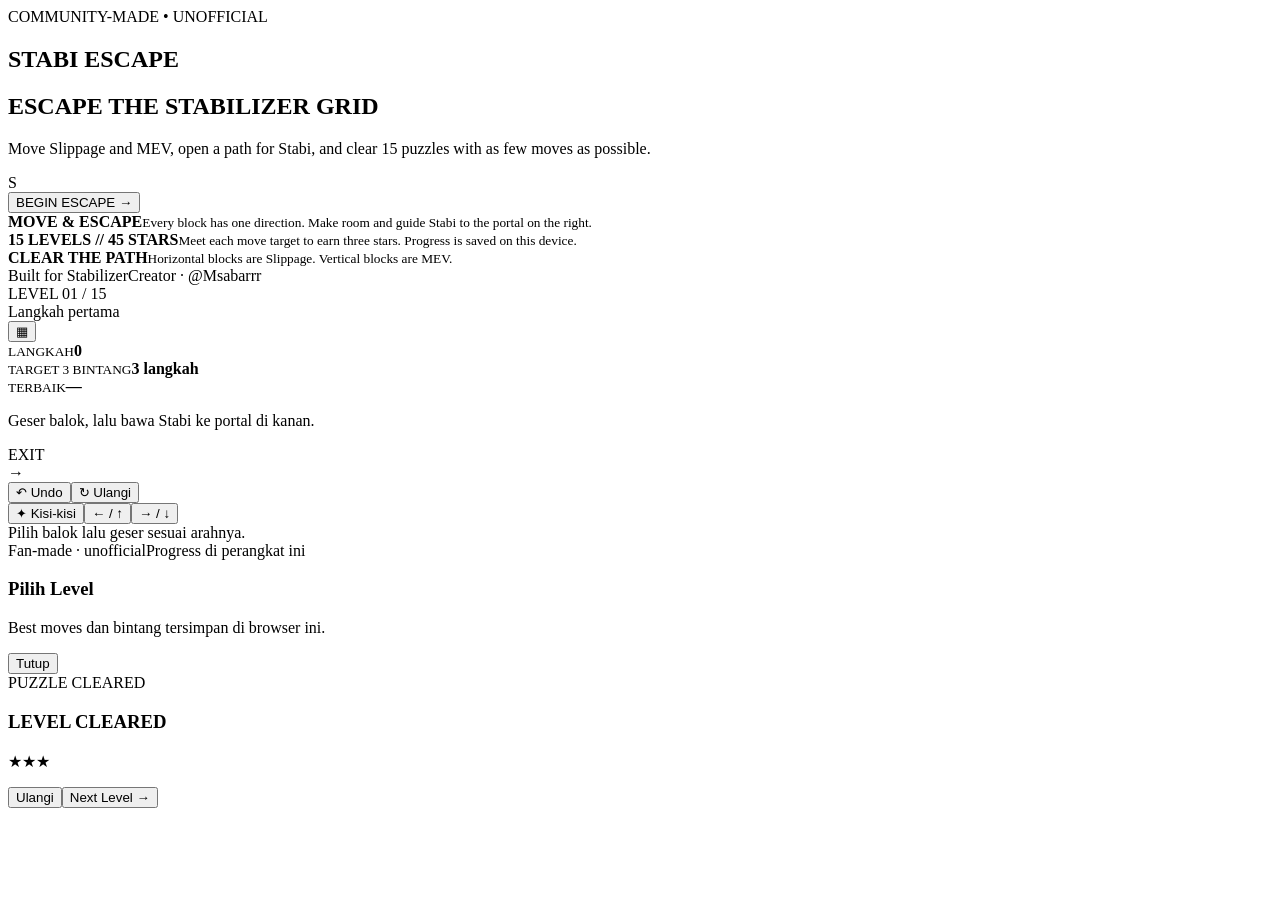
==== index.html @ b312a718 "Add Stabi Escape playable build" ====
<!doctype html>
<html lang="id">
<head>
<meta charset="utf-8">
<meta name="viewport" content="width=device-width,initial-scale=1,maximum-scale=1,user-scalable=no,viewport-fit=cover">
<meta name="theme-color" content="#021b19">
<title>Stabi Escape — Playtest</title>
<link rel="stylesheet" href="style.css">
</head>
<body>
<main class="wrap">
<section class="landing" id="landing">
  <div class="card hero-card">
    <div class="topbrand">COMMUNITY-MADE • UNOFFICIAL</div>
    <h1>STABI <span>ESCAPE</span></h1>
    <h2>ESCAPE THE STABILIZER GRID</h2>
    <p>Move Slippage and MEV, open a path for Stabi, and clear 15 puzzles with as few moves as possible.</p>
    <div class="mascot">S</div>
    <button class="cta" id="begin">BEGIN ESCAPE →</button>
    <div class="field-notes">
      <div><b>MOVE & ESCAPE</b><small>Every block has one direction. Make room and guide Stabi to the portal on the right.</small></div>
      <div><b>15 LEVELS // 45 STARS</b><small>Meet each move target to earn three stars. Progress is saved on this device.</small></div>
      <div><b>CLEAR THE PATH</b><small>Horizontal blocks are Slippage. Vertical blocks are MEV.</small></div>
    </div>
    <footer><span>Built for Stabilizer</span><span>Creator · @Msabarrr</span></footer>
  </div>
</section>

<section class="game" id="game">
 <div class="card">
  <div class="game-head">
    <div><div class="level-tag" id="levelTag">LEVEL 01 / 15</div><div class="level-name" id="levelName">Langkah pertama</div></div>
    <button class="icon-btn" id="levelsBtn" aria-label="Pilih level">▦</button>
  </div>
  <div class="stats">
    <div><small>LANGKAH</small><b id="moves">0</b></div>
    <div class="center"><small>TARGET 3 BINTANG</small><b class="gold" id="target">3 langkah</b></div>
    <div class="right"><small>TERBAIK</small><b id="best">—</b></div>
  </div>
  <p class="instruction">Geser balok, lalu bawa Stabi ke portal di kanan.</p>
  <div class="board-wrap">
    <div class="board" id="board"><div class="grid"></div></div>
    <div class="exit">EXIT<br>→</div>
  </div>
  <div class="controls"><button id="undo">↶ Undo</button><button id="restart">↻ Ulangi</button></div>
  <div class="controls three"><button id="hint">✦ Kisi-kisi</button><button id="neg">← / ↑</button><button id="pos">→ / ↓</button></div>
  <div class="status" id="status">Pilih balok lalu geser sesuai arahnya.</div>
  <footer><span>Fan-made · unofficial</span><span>Progress di perangkat ini</span></footer>
 </div>
</section>
</main>

<div class="overlay" id="levelOverlay"><div class="modal"><h3>Pilih Level</h3><p>Best moves dan bintang tersimpan di browser ini.</p><div class="level-grid" id="levelsGrid"></div><button class="wide" id="closeLevels">Tutup</button></div></div>
<div class="overlay" id="resultOverlay"><div class="modal result"><div class="topbrand">PUZZLE CLEARED</div><h3 id="resultTitle">LEVEL CLEARED</h3><div class="result-stars" id="resultStars">★★★</div><p id="resultText"></p><div class="controls"><button id="retry">Ulangi</button><button class="cta" id="nextLevel">Next Level →</button></div></div></div>
<script src="game.js"></script>
</body>
</html>
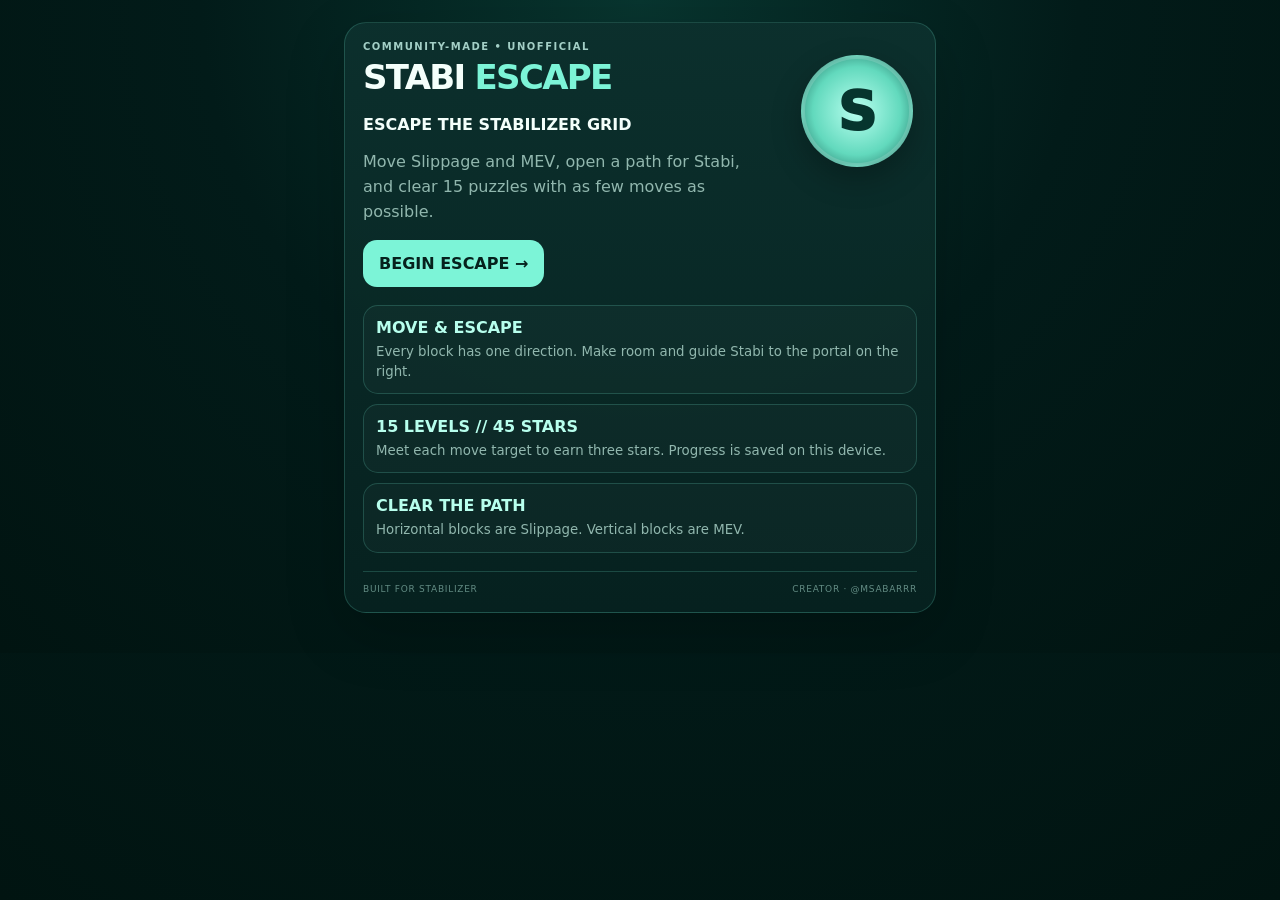
==== commit f4819669: "Translate gameplay UI to English" ====
--- a/index.html
+++ b/index.html
@@ -1,5 +1,5 @@
 <!doctype html>
-<html lang="id">
+<html lang="en">
 <head>
 <meta charset="utf-8">
 <meta name="viewport" content="width=device-width,initial-scale=1,maximum-scale=1,user-scalable=no,viewport-fit=cover">
@@ -29,29 +29,29 @@
 <section class="game" id="game">
  <div class="card">
   <div class="game-head">
-    <div><div class="level-tag" id="levelTag">LEVEL 01 / 15</div><div class="level-name" id="levelName">Langkah pertama</div></div>
-    <button class="icon-btn" id="levelsBtn" aria-label="Pilih level">▦</button>
+    <div><div class="level-tag" id="levelTag">LEVEL 01 / 15</div><div class="level-name" id="levelName">First Move</div></div>
+    <button class="icon-btn" id="levelsBtn" aria-label="Select level">▦</button>
   </div>
   <div class="stats">
-    <div><small>LANGKAH</small><b id="moves">0</b></div>
-    <div class="center"><small>TARGET 3 BINTANG</small><b class="gold" id="target">3 langkah</b></div>
-    <div class="right"><small>TERBAIK</small><b id="best">—</b></div>
+    <div><small>MOVES</small><b id="moves">0</b></div>
+    <div class="center"><small>3-STAR TARGET</small><b class="gold" id="target">3 moves</b></div>
+    <div class="right"><small>BEST</small><b id="best">—</b></div>
   </div>
-  <p class="instruction">Geser balok, lalu bawa Stabi ke portal di kanan.</p>
+  <p class="instruction">Slide the blocks, then guide Stabi to the exit on the right.</p>
   <div class="board-wrap">
     <div class="board" id="board"><div class="grid"></div></div>
     <div class="exit">EXIT<br>→</div>
   </div>
-  <div class="controls"><button id="undo">↶ Undo</button><button id="restart">↻ Ulangi</button></div>
-  <div class="controls three"><button id="hint">✦ Kisi-kisi</button><button id="neg">← / ↑</button><button id="pos">→ / ↓</button></div>
-  <div class="status" id="status">Pilih balok lalu geser sesuai arahnya.</div>
-  <footer><span>Fan-made · unofficial</span><span>Progress di perangkat ini</span></footer>
+  <div class="controls"><button id="undo">↶ Undo</button><button id="restart">↻ Restart</button></div>
+  <div class="controls three"><button id="hint">✦ Hint</button><button id="neg">← / ↑</button><button id="pos">→ / ↓</button></div>
+  <div class="status" id="status">Select a block and slide it in its allowed direction.</div>
+  <footer><span>Fan-made · unofficial</span><span>Progress saved on this device</span></footer>
  </div>
 </section>
 </main>
 
-<div class="overlay" id="levelOverlay"><div class="modal"><h3>Pilih Level</h3><p>Best moves dan bintang tersimpan di browser ini.</p><div class="level-grid" id="levelsGrid"></div><button class="wide" id="closeLevels">Tutup</button></div></div>
-<div class="overlay" id="resultOverlay"><div class="modal result"><div class="topbrand">PUZZLE CLEARED</div><h3 id="resultTitle">LEVEL CLEARED</h3><div class="result-stars" id="resultStars">★★★</div><p id="resultText"></p><div class="controls"><button id="retry">Ulangi</button><button class="cta" id="nextLevel">Next Level →</button></div></div></div>
+<div class="overlay" id="levelOverlay"><div class="modal"><h3>Select Level</h3><p>Best moves and stars are saved in this browser.</p><div class="level-grid" id="levelsGrid"></div><button class="wide" id="closeLevels">Close</button></div></div>
+<div class="overlay" id="resultOverlay"><div class="modal result"><div class="topbrand">PUZZLE CLEARED</div><h3 id="resultTitle">LEVEL CLEARED</h3><div class="result-stars" id="resultStars">★★★</div><p id="resultText"></p><div class="controls"><button id="retry">Retry</button><button class="cta" id="nextLevel">Next Level →</button></div></div></div>
 <script src="game.js"></script>
 </body>
 </html>
--- a/style.css
+++ b/style.css
@@ -0,0 +1 @@
+:root{--bg:#021b19;--panel:#082826;--line:rgba(125,255,226,.18);--teal:#7cf4d7;--text:#f4fffb;--muted:#91b7ae;--gold:#e6b85d}*{box-sizing:border-box}html,body{margin:0;min-height:100%;background:radial-gradient(circle at 50% 0,#08352f 0,#021b19 48%,#011411 100%);color:var(--text);font-family:Inter,ui-sans-serif,system-ui,-apple-system,Segoe UI,Arial,sans-serif}button{font:inherit;cursor:pointer}.wrap{width:min(100%,620px);margin:auto;padding:22px 14px 40px}.card{background:linear-gradient(180deg,rgba(12,48,45,.97),rgba(6,34,32,.97));border:1px solid var(--line);border-radius:22px;padding:18px;box-shadow:0 20px 60px rgba(0,0,0,.2)}.topbrand{font-size:10px;letter-spacing:.15em;color:#a3cfc6;font-weight:800}.hero-card{position:relative;overflow:hidden}.hero-card h1{margin:5px 0 0;font-size:34px;letter-spacing:-.05em}.hero-card h1 span{color:var(--teal)}.hero-card h2{font-size:16px;margin:18px 0 6px}.hero-card p{color:var(--muted);line-height:1.55;max-width:390px}.mascot{position:absolute;right:22px;top:32px;width:112px;height:112px;border-radius:50%;display:grid;place-items:center;background:radial-gradient(circle,#b8ffef,#62d9bd 60%,#216d60);color:#06352e;font-size:54px;font-weight:1000;border:4px solid rgba(255,255,255,.15);box-shadow:0 12px 30px rgba(0,0,0,.25)}.cta{border:0;border-radius:14px;background:var(--teal);color:#06211d;padding:14px 16px;font-weight:900}.field-notes{display:grid;gap:10px;margin-top:18px}.field-notes>div{border:1px solid var(--line);border-radius:15px;padding:12px;background:rgba(255,255,255,.025)}.field-notes b{color:#b7ffed}.field-notes small{display:block;color:var(--muted);margin-top:5px;line-height:1.45}.game{display:none}.game.active{display:block}.landing.hide{display:none}.game-head{display:flex;align-items:flex-start;justify-content:space-between;gap:10px}.level-tag{font-size:11px;color:var(--teal);font-weight:900;letter-spacing:.12em}.level-name{font-size:22px;font-weight:850;margin-top:3px}.icon-btn{width:44px;height:44px;border-radius:13px;border:1px solid var(--line);background:#0b312e;color:white;font-size:19px}.stats{display:grid;grid-template-columns:repeat(3,1fr);gap:8px;border-top:1px solid var(--line);border-bottom:1px solid var(--line);padding:12px 0;margin:14px 0 12px}.stats small{display:block;color:var(--muted);font-size:9px;letter-spacing:.08em}.stats b{font-size:18px}.stats .center{text-align:center}.stats .right{text-align:right}.gold{color:var(--gold)}.instruction{font-size:13px;color:#bdd8d2}.board-wrap{position:relative;padding-right:29px}.board{position:relative;width:100%;aspect-ratio:1;background:linear-gradient(#052421,#031d1b);border:2px solid #17413c;border-radius:18px;box-shadow:inset 0 0 0 5px rgba(255,255,255,.02);touch-action:none;overflow:hidden}.grid{position:absolute;inset:0;background-image:linear-gradient(rgba(130,236,211,.075) 1px,transparent 1px),linear-gradient(90deg,rgba(130,236,211,.075) 1px,transparent 1px);background-size:16.6667% 16.6667%}.exit{position:absolute;right:-1px;top:33.333%;width:30px;height:16.667%;border:2px solid #63e7ca;border-left:0;border-radius:0 12px 12px 0;display:grid;place-items:center;text-align:center;color:#8ff9e1;font-size:10px;font-weight:900}.piece{position:absolute;padding:4px;transition:left .16s ease,top .16s ease;user-select:none;touch-action:none}.piece-inner{width:100%;height:100%;border-radius:10px;display:flex;align-items:center;justify-content:center;border:1px solid rgba(255,255,255,.18);font-size:9px;font-weight:950;letter-spacing:.06em;box-shadow:inset 0 1px rgba(255,255,255,.16),0 3px 10px rgba(0,0,0,.22);overflow:hidden}.piece.h .piece-inner{background:linear-gradient(180deg,#c99e51,#997137);color:#241605}.piece.v .piece-inner{background:linear-gradient(180deg,#7f73b4,#554b86);color:#f3efff}.piece.stabi .piece-inner{background:linear-gradient(180deg,#aafce9,#64d9bd);color:#08322a;font-size:11px}.piece.selected .piece-inner{outline:2px solid #e8fff9;outline-offset:1px;box-shadow:0 0 20px rgba(124,244,215,.32)}.controls{display:grid;grid-template-columns:1fr 1fr;gap:8px;margin-top:11px}.controls.three{grid-template-columns:1.35fr 1fr 1fr}.controls button,.wide{min-height:46px;border-radius:13px;border:1px solid var(--line);background:#0a2b29;color:#dcefeb;font-weight:800}.controls button:disabled{opacity:.35}.status{font-size:12px;color:var(--muted);min-height:22px;margin-top:10px}footer{margin-top:18px;padding-top:12px;border-top:1px solid var(--line);display:flex;justify-content:space-between;gap:10px;color:#638c84;font-size:9px;text-transform:uppercase;letter-spacing:.08em}.overlay{position:fixed;inset:0;background:rgba(0,10,9,.8);backdrop-filter:blur(8px);display:none;place-items:center;padding:18px;z-index:20}.overlay.show{display:grid}.modal{width:min(100%,460px);background:#082826;border:1px solid rgba(143,249,225,.28);border-radius:22px;padding:18px;max-height:86vh;overflow:auto}.modal h3{font-size:24px;margin:4px 0}.modal p{color:var(--muted)}.level-grid{display:grid;grid-template-columns:repeat(5,1fr);gap:8px;margin:14px 0}.lvl{aspect-ratio:1;border-radius:12px;border:1px solid var(--line);background:#0c312e;color:var(--text);font-weight:900;position:relative}.lvl.locked{opacity:.35}.lvl small{position:absolute;bottom:3px;left:0;right:0;font-size:7px;color:var(--gold)}.wide{width:100%}.result-stars{font-size:38px;letter-spacing:4px;color:var(--gold);margin:12px 0}@media(max-width:460px){.wrap{padding:14px 10px 30px}.card{padding:14px;border-radius:18px}.hero-card h1{font-size:29px}.mascot{width:82px;height:82px;font-size:40px;right:14px;top:20px}.hero-card p{padding-right:68px}.piece-inner{font-size:7px}.piece.stabi .piece-inner{font-size:9px}}
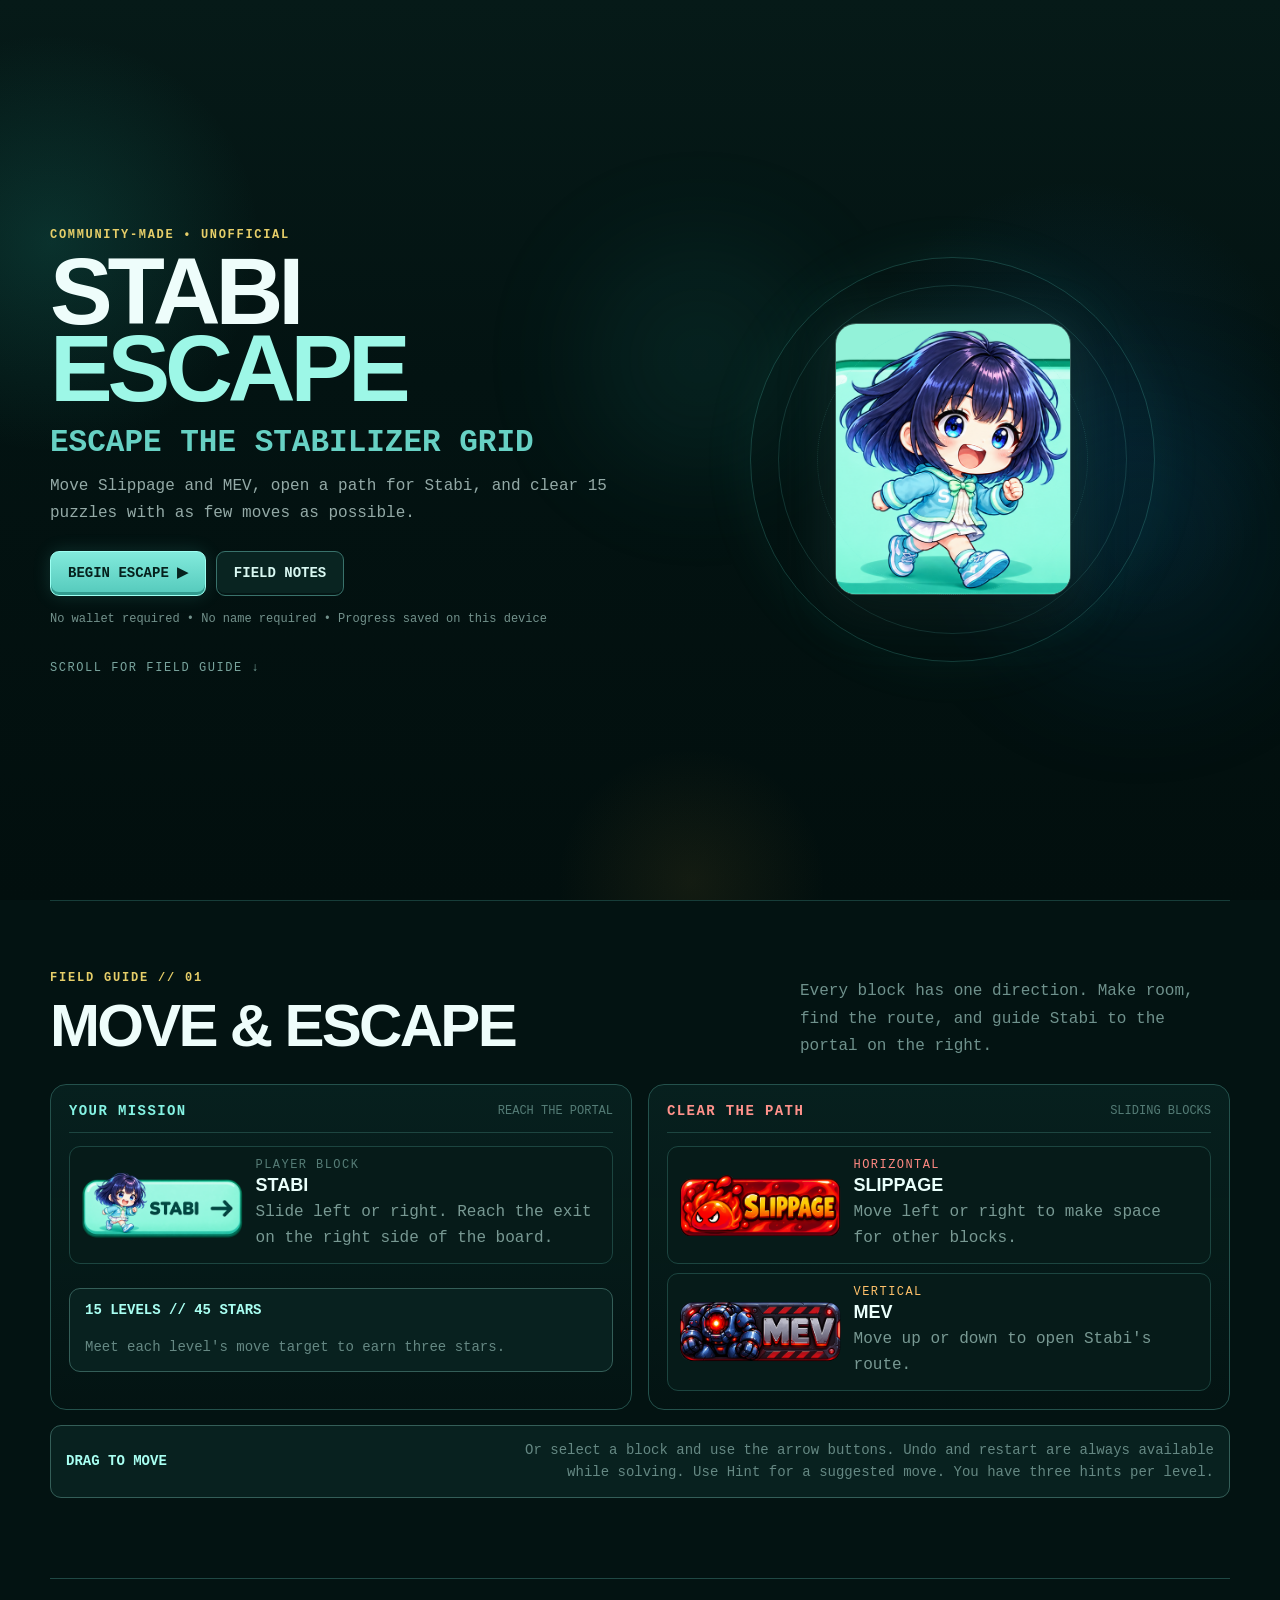
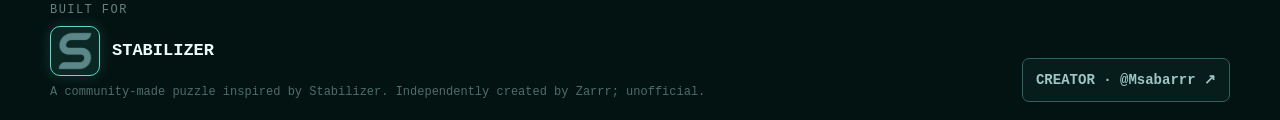
==== commit ec3ba00f: "Sync exact Stabi Escape Work master Copy all 17 public files byte-for-byte from Work version 11, sou" ====
--- a/index.html
+++ b/index.html
@@ -2,56 +2,68 @@
 <html lang="en">
 <head>
 <meta charset="utf-8">
-<meta name="viewport" content="width=device-width,initial-scale=1,maximum-scale=1,user-scalable=no,viewport-fit=cover">
-<meta name="theme-color" content="#021b19">
-<title>Stabi Escape — Playtest</title>
-<link rel="stylesheet" href="style.css">
+<meta name="viewport" content="width=device-width,initial-scale=1,viewport-fit=cover">
+<meta name="theme-color" content="#031313">
+<meta name="description" content="Move Slippage and MEV, open a path for Stabi, and clear 15 sliding puzzles. A community-made game inspired by Stabilizer.">
+<title>Stabi Escape</title>
+<link rel="stylesheet" href="landing.css">
 </head>
 <body>
-<main class="wrap">
-<section class="landing" id="landing">
-  <div class="card hero-card">
-    <div class="topbrand">COMMUNITY-MADE • UNOFFICIAL</div>
-    <h1>STABI <span>ESCAPE</span></h1>
-    <h2>ESCAPE THE STABILIZER GRID</h2>
-    <p>Move Slippage and MEV, open a path for Stabi, and clear 15 puzzles with as few moves as possible.</p>
-    <div class="mascot">S</div>
-    <button class="cta" id="begin">BEGIN ESCAPE →</button>
-    <div class="field-notes">
-      <div><b>MOVE & ESCAPE</b><small>Every block has one direction. Make room and guide Stabi to the portal on the right.</small></div>
-      <div><b>15 LEVELS // 45 STARS</b><small>Meet each move target to earn three stars. Progress is saved on this device.</small></div>
-      <div><b>CLEAR THE PATH</b><small>Horizontal blocks are Slippage. Vertical blocks are MEV.</small></div>
+<main class="page">
+<section class="hero" aria-labelledby="hero-title">
+  <div class="copy">
+    <div class="eyebrow">COMMUNITY-MADE • UNOFFICIAL</div>
+    <h1 class="title" id="hero-title">STABI<span>ESCAPE</span></h1>
+    <div class="sub">ESCAPE THE STABILIZER GRID</div>
+    <p class="desc">Move Slippage and MEV, open a path for Stabi, and clear 15 puzzles with as few moves as possible.</p>
+    <div class="actions"><a class="btn primary" id="play-link" href="play.html"><span id="play-label">BEGIN ESCAPE</span> <span aria-hidden="true">▶</span></a><button class="btn" id="fieldBtn" type="button" aria-haspopup="dialog" aria-controls="fieldModal">FIELD NOTES</button></div>
+    <p id="resume-note" class="resume-note" hidden></p>
+    <div class="micro">No wallet required • No name required • Progress saved on this device</div>
+    <a class="scrollHint" href="#guide">SCROLL FOR FIELD GUIDE ↓</a>
+  </div>
+  <div class="visual"><div class="tealGlow" aria-hidden="true"></div><div class="blueGlow" aria-hidden="true"></div><div class="orb"><div class="orbCharacter"><img src="assets/block-stabi.png" alt="Stabi, smiling and running in a teal jacket" draggable="false"></div></div></div>
+</section>
+<section class="intel" id="guide" aria-labelledby="guide-title">
+  <div class="intelHead"><div><div class="intelKicker">FIELD GUIDE // 01</div><h2 id="guide-title">MOVE & ESCAPE</h2></div><p class="intelLead">Every block has one direction. Make room, find the route, and guide Stabi to the portal on the right.</p></div>
+  <svg class="sprite-defs" width="0" height="0" aria-hidden="true" focusable="false"><defs><clipPath id="guide-mev" clipPathUnits="userSpaceOnUse"><path d="M228 138H1546Q1688 138 1688 280V584Q1688 731 1540 731H229Q80 731 80 586V283Q80 138 228 138Z"/></clipPath><clipPath id="guide-slippage" clipPathUnits="userSpaceOnUse"><path d="M221 156H480C515 120 554 109 585 127C608 138 618 149 620 156H1550Q1685 156 1685 290V608Q1685 735 1550 735H225Q94 735 94 604V290Q94 156 221 156Z"/></clipPath></defs></svg>
+  <div class="guideGrid">
+    <div class="guidePanel">
+      <div class="panelLabel collectLabel"><b>YOUR MISSION</b><span>REACH THE PORTAL</span></div>
+      <div class="itemList">
+        <div class="itemCard"><svg class="blockThumb" viewBox="91 115 1593 657" aria-hidden="true" focusable="false"><image href="assets/block-stabi.png" width="1774" height="887"/></svg><div><div class="itemTag">PLAYER BLOCK</div><div class="itemName">STABI</div><div class="itemDesc">Slide left or right. Reach the exit on the right side of the board.</div></div></div>
+        <div class="missionStrip"><strong>15 LEVELS // 45 STARS</strong><span>Meet each level's move target to earn three stars.</span></div>
+      </div>
     </div>
-    <footer><span>Built for Stabilizer</span><span>Creator · @Msabarrr</span></footer>
+    <div class="guidePanel">
+      <div class="panelLabel killLabel"><b>CLEAR THE PATH</b><span>SLIDING BLOCKS</span></div>
+      <div class="itemList">
+        <div class="itemCard"><svg class="blockThumb" viewBox="94 112 1591 623" aria-hidden="true" focusable="false"><image href="assets/block-slippage.png" width="1774" height="887" clip-path="url(#guide-slippage)"/></svg><div><div class="itemTag danger">HORIZONTAL</div><div class="itemName">SLIPPAGE</div><div class="itemDesc">Move left or right to make space for other blocks.</div></div></div>
+        <div class="itemCard"><svg class="blockThumb" viewBox="80 138 1608 593" aria-hidden="true" focusable="false"><image href="assets/block-mev.png" width="1774" height="887" clip-path="url(#guide-mev)"/></svg><div><div class="itemTag boss">VERTICAL</div><div class="itemName">MEV</div><div class="itemDesc">Move up or down to open Stabi's route.</div></div></div>
+      </div>
+    </div>
   </div>
+  <div class="missionStrip controls-strip"><strong>DRAG TO MOVE</strong><span>Or select a block and use the arrow buttons. Undo and restart are always available while solving. Use Hint for a suggested move. You have three hints per level.</span></div>
 </section>
-
-<section class="game" id="game">
- <div class="card">
-  <div class="game-head">
-    <div><div class="level-tag" id="levelTag">LEVEL 01 / 15</div><div class="level-name" id="levelName">First Move</div></div>
-    <button class="icon-btn" id="levelsBtn" aria-label="Select level">▦</button>
+<footer class="footer">
+  <div><div class="built">BUILT FOR</div><div class="brand"><img class="brandLogo" src="assets/stabilizer-logo.webp" alt=""><b>STABILIZER</b></div><div class="fine">A community-made puzzle inspired by Stabilizer. Independently created by Zarrr; unofficial.</div></div>
+  <div class="footerActions"><a class="smallbtn" href="https://x.com/Msabarrr" rel="noreferrer">CREATOR · @Msabarrr ↗</a></div>
+</footer>
+</main>
+<dialog class="note" id="fieldModal" aria-labelledby="notes-title">
+  <button class="close" id="closeField" type="button" aria-label="Close field notes">×</button>
+  <div class="kicker">INDEPENDENT COMMUNITY GAME</div><h2 id="notes-title">FIELD NOTES</h2><div class="rule"></div>
+  <p><b>Stabi Escape</b> is a fan-made sliding-block puzzle inspired by the Stabilizer ecosystem. Move Slippage and MEV to open a path for Stabi, clear all 15 levels, and find the shortest route to earn up to 45 stars. Your best results are saved on this device.</p>
+  <div class="meta">
+    <div class="metaBox"><small>CREATOR</small><a class="smallbtn" href="https://x.com/Msabarrr" rel="noreferrer">@Msabarrr ↗</a></div>
+    <div class="metaBox"><small>ECOSYSTEM</small><a class="metaLink" href="https://app.stabilizer.finance/" rel="noreferrer">Explore Stabilizer ↗</a></div>
+    <div class="metaBox"><small>BUILD</small><b>Community-made • Unofficial</b></div>
+    <div class="metaBox"><small>MISSION</small><b>Clear 15 levels · 45 stars</b></div>
   </div>
-  <div class="stats">
-    <div><small>MOVES</small><b id="moves">0</b></div>
-    <div class="center"><small>3-STAR TARGET</small><b class="gold" id="target">3 moves</b></div>
-    <div class="right"><small>BEST</small><b id="best">—</b></div>
-  </div>
-  <p class="instruction">Slide the blocks, then guide Stabi to the exit on the right.</p>
-  <div class="board-wrap">
-    <div class="board" id="board"><div class="grid"></div></div>
-    <div class="exit">EXIT<br>→</div>
-  </div>
-  <div class="controls"><button id="undo">↶ Undo</button><button id="restart">↻ Restart</button></div>
-  <div class="controls three"><button id="hint">✦ Hint</button><button id="neg">← / ↑</button><button id="pos">→ / ↓</button></div>
-  <div class="status" id="status">Select a block and slide it in its allowed direction.</div>
-  <footer><span>Fan-made · unofficial</span><span>Progress saved on this device</span></footer>
- </div>
-</section>
-</main>
-
-<div class="overlay" id="levelOverlay"><div class="modal"><h3>Select Level</h3><p>Best moves and stars are saved in this browser.</p><div class="level-grid" id="levelsGrid"></div><button class="wide" id="closeLevels">Close</button></div></div>
-<div class="overlay" id="resultOverlay"><div class="modal result"><div class="topbrand">PUZZLE CLEARED</div><h3 id="resultTitle">LEVEL CLEARED</h3><div class="result-stars" id="resultStars">★★★</div><p id="resultText"></p><div class="controls"><button id="retry">Retry</button><button class="cta" id="nextLevel">Next Level →</button></div></div></div>
-<script src="game.js"></script>
+</dialog>
+<script src="levels.js"></script>
+<script src="engine.js"></script>
+<script src="results.js"></script>
+<script src="progress.js"></script>
+<script src="landing.js"></script>
 </body>
-</html>+</html>
--- a/landing.css
+++ b/landing.css
@@ -0,0 +1,26 @@
+
+:root{--bg:#031312;--teal:#63d8cb;--teal2:#adfff3;--gold:#e6ce69;--text:#eefdfb;--muted:#8ba9a5;--line:#27524d;--red:#ff746d}
+*{box-sizing:border-box}html{scroll-behavior:smooth}html,body{margin:0;min-height:100%;background:var(--bg);color:var(--text)}body{font-family:ui-monospace,SFMono-Regular,Menlo,Consolas,monospace;overflow-x:hidden}body:before{content:"";position:fixed;inset:0;z-index:0;pointer-events:none;background:radial-gradient(circle at 4% 27%,rgba(36,176,158,.18),transparent 15%),radial-gradient(circle at 84% 45%,rgba(19,104,169,.16),transparent 19%),radial-gradient(circle at 54% 98%,rgba(195,151,53,.09),transparent 12%),linear-gradient(180deg,#061a18,#031312 42%,#020f0e)}body:after{content:"";position:fixed;inset:0;z-index:0;pointer-events:none;opacity:.12;background-image:linear-gradient(rgba(140,255,240,.025) 1px,transparent 1px),linear-gradient(90deg,rgba(140,255,240,.02) 1px,transparent 1px);background-size:40px 40px}
+.page{position:relative;z-index:1;min-height:100svh;padding:0 16px}.hero{width:min(1180px,100%);margin:auto;min-height:100svh;display:grid;grid-template-columns:1.02fr .98fr;align-items:center;gap:48px;padding:9vh 0 7vh}.copy{max-width:650px}.eyebrow{font-size:10px;font-weight:900;letter-spacing:.14em;color:var(--gold);margin-bottom:11px}.title{margin:0;font-family:Arial,Helvetica,sans-serif;font-size:clamp(56px,8vw,94px);font-weight:900;letter-spacing:-.055em;line-height:.78}.title span{display:block;color:#9df7e7}.sub{margin:18px 0 13px;color:#67d1c4;font-size:clamp(20px,3vw,31px);font-weight:900}.desc{max-width:610px;color:#94aaa7;font-size:12px;line-height:1.72;margin:0}.actions{display:flex;gap:10px;align-items:center;margin-top:24px}.btn{appearance:none;border:1px solid #39726b;background:#092421;color:#d9f8f2;border-radius:9px;padding:12px 18px;font:900 11px ui-monospace,monospace;text-decoration:none;cursor:pointer;box-shadow:inset 0 -2px #041615}.btn.primary{color:#06211d;background:linear-gradient(180deg,#82eadc,#54c9bb);border-color:#9dfff2;box-shadow:inset 0 -3px #329b8f,0 0 18px rgba(79,218,201,.16)}.micro{margin-top:13px;color:#55746f;font-size:8px;line-height:1.7}.scrollHint{display:inline-block;margin-top:28px;color:#4f7f79;font-size:8px;letter-spacing:.13em;text-decoration:none}.visual{position:relative;min-height:470px;display:grid;place-items:center}.orb{width:min(405px,78vw);aspect-ratio:1;border-radius:50%;position:relative;border:1px solid rgba(86,220,202,.22);box-shadow:0 0 55px rgba(54,207,191,.07);display:grid;place-items:center}.orb:before,.orb:after{content:"";position:absolute;border-radius:50%;border:1px solid rgba(117,232,218,.15)}.orb:before{inset:27px}.orb:after{inset:66px;border-style:dotted}.orbCharacter{width:58%;max-height:72%;object-fit:contain;image-rendering:pixelated;filter:drop-shadow(0 18px 20px rgba(0,0,0,.42)) drop-shadow(0 0 24px rgba(102,229,215,.18))}.blueGlow{position:absolute;width:270px;height:270px;border-radius:50%;background:#0d6cae;filter:blur(70px);opacity:.13;right:-45px;bottom:22px}.tealGlow{position:absolute;width:210px;height:210px;border-radius:50%;background:#36d7c4;filter:blur(70px);opacity:.10;left:-80px;top:30px}
+.intel{width:min(1180px,100%);margin:0 auto;padding:70px 0 80px;border-top:1px solid #173d39}.intelHead{display:flex;justify-content:space-between;gap:20px;align-items:end;margin-bottom:24px}.intelKicker{color:var(--gold);font-size:9px;font-weight:900;letter-spacing:.15em}.intel h2{margin:6px 0 0;font:900 clamp(34px,5vw,60px) Arial,Helvetica,sans-serif;letter-spacing:-.045em}.intelLead{max-width:430px;color:#6f918c;font-size:10px;line-height:1.7;margin:0}.guideGrid{display:grid;grid-template-columns:1fr 1fr;gap:16px}.guidePanel{border:1px solid #24514c;background:linear-gradient(180deg,rgba(8,35,33,.86),rgba(4,20,19,.82));border-radius:16px;padding:18px}.panelLabel{display:flex;align-items:center;justify-content:space-between;gap:12px;padding-bottom:13px;border-bottom:1px solid #1d4540;margin-bottom:13px}.panelLabel b{font-size:13px;letter-spacing:.1em}.panelLabel span{font-size:8px;color:#547c76}.collectLabel b{color:#85f3e4}.killLabel b{color:#ff928b}.itemList{display:grid;gap:9px}.itemCard{min-height:91px;display:grid;grid-template-columns:74px 1fr;align-items:center;gap:13px;border:1px solid #1c4540;border-radius:11px;background:#061b19;padding:9px 12px}.itemCard img{width:66px;height:66px;object-fit:contain;image-rendering:auto;filter:drop-shadow(0 7px 12px #0008)}.itemCard.enemy img{image-rendering:pixelated}.itemTag{font-size:7px;letter-spacing:.12em;color:#557c76;margin-bottom:3px}.itemName{font:900 14px Arial,Helvetica,sans-serif;color:#eafffb;margin-bottom:4px}.itemDesc{font-size:8px;line-height:1.55;color:#789993}.rare{color:#71cfff}.heal{color:#ff9bb0}.danger{color:#ff8982}.boss{color:#ffc16b}.missionStrip{margin-top:15px;border:1px solid #345e58;border-radius:11px;padding:13px 15px;display:flex;justify-content:space-between;gap:18px;align-items:center;background:#08211f}.missionStrip strong{font-size:10px;color:#a9fff2}.missionStrip span{font-size:8px;color:#658883;line-height:1.5;text-align:right}
+.footer{width:min(1180px,100%);margin:auto;border-top:1px solid #1f4844;padding:24px 0 18px;display:grid;grid-template-columns:1fr auto;gap:22px;align-items:end;position:relative;z-index:20}.built{font-size:8px;letter-spacing:.12em;color:#66827e}.brand{display:flex;align-items:center;gap:12px;margin:9px 0 7px}.brandLogo{width:50px;height:50px;object-fit:contain;border:1px solid #5dd8ca;border-radius:10px;padding:4px;background:#0a2724;box-shadow:0 0 14px rgba(92,218,202,.18)}.brand b{font-size:17px}.fine{font-size:8px;line-height:1.6;color:#4f6d69}.footerActions{display:flex;gap:8px;flex-wrap:wrap;justify-content:flex-end;position:relative;z-index:30}.creatorForm{margin:0;display:inline-block}.smallbtn{border:1px solid #2e625c;background:#071d1b;color:#9fc6c0;border-radius:7px;padding:9px 13px;text-decoration:none;font:800 8px ui-monospace,monospace;cursor:pointer;pointer-events:auto;touch-action:manipulation}
+.modal{position:fixed;inset:0;z-index:40;display:none;place-items:center;padding:18px;background:rgba(1,10,10,.78);backdrop-filter:blur(9px)}.modal.open{display:grid}.note{width:min(650px,94vw);background:linear-gradient(180deg,#0a2b28,#071e1c);border:1px solid #5fc7bc;border-radius:15px;box-shadow:0 30px 90px #000b,0 0 26px rgba(74,210,195,.13);padding:22px;position:relative}.close{position:absolute;right:17px;top:17px;width:31px;height:31px;border:1px solid #436d68;background:#09211f;color:#b8d2ce;border-radius:8px;cursor:pointer}.note .kicker{font-size:8px;color:var(--gold);font-weight:900;letter-spacing:.12em}.note h2{margin:8px 0 16px;font-size:32px;letter-spacing:.02em}.rule{height:1px;background:#27514c;margin-bottom:15px}.note p{font-size:10px;line-height:1.7;color:#abc0bd}.meta{display:grid;grid-template-columns:1fr 1fr;gap:9px;margin-top:16px}.metaBox{border:1px solid #28544f;border-radius:9px;padding:10px;background:#071d1b}.metaBox small{display:block;color:#53746f;font-size:7px;margin-bottom:4px}.metaBox b,.metaBox a{color:#d8f1ed;font-size:10px;text-decoration:none}
+@media(max-width:760px){.page{padding:0 15px}.hero{grid-template-columns:1fr 1fr;gap:12px;padding:7vh 0}.title{font-size:clamp(48px,14vw,68px)}.sub{font-size:clamp(17px,5vw,24px)}.desc{font-size:10px}.visual{min-height:360px}.orb{width:min(330px,72vw)}.guideGrid{grid-template-columns:1fr}.intelHead{align-items:start;flex-direction:column}.footer{grid-template-columns:1fr}.footerActions{justify-content:flex-start}.meta{grid-template-columns:1fr 1fr}}
+@media(max-width:560px){.hero{grid-template-columns:1.03fr .97fr;gap:2px;padding-top:12vh}.copy{position:relative;z-index:2}.visual{min-height:330px}.orb{width:300px;transform:translateX(18%)}.orbCharacter{width:56%}.desc{font-size:9px}.micro{font-size:7px}.intel{padding:52px 0 62px}.itemCard{grid-template-columns:58px 1fr;min-height:78px}.itemCard img{width:52px;height:52px}.missionStrip{align-items:flex-start;flex-direction:column}.missionStrip span{text-align:left}.brand b{font-size:15px}.brandLogo{width:46px;height:46px}.note{padding:20px}.note h2{font-size:28px}}
+
+/* Match Stabi Survive's landing shell; adapt the content to Stabi Escape. */
+[hidden]{display:none!important}a:focus-visible,button:focus-visible{outline:3px solid var(--gold);outline-offset:4px}button,a{-webkit-tap-highlight-color:transparent}.hero{min-height:100vh;min-height:100svh}.copy{position:relative;z-index:2}.title{line-height:.82}.eyebrow,.intelKicker{font-size:.75rem}.desc{font-size:1rem;line-height:1.7}.actions{flex-wrap:wrap}.btn{font-size:.875rem;min-height:44px;padding:12px 17px;display:inline-flex;align-items:center;justify-content:center;gap:8px;line-height:1.3}.micro,.scrollHint{font-size:.75rem;line-height:1.7}.micro{color:#73928c}.scrollHint{color:#79a49d;min-height:44px;padding-top:12px;margin-top:17px}.resume-note{font-size:.875rem;line-height:1.6;color:var(--gold);margin:15px 0 0}.orbCharacter{position:relative;aspect-ratio:535/620;max-height:none;overflow:hidden;border-radius:20px;background:#93f2d9;image-rendering:auto;box-shadow:0 0 0 1px #b8f9e344}.orbCharacter img{position:absolute;width:331.5888%;max-width:none;height:auto;left:-38.8785%;top:-17.7419%;image-rendering:auto;pointer-events:none}.sprite-defs{position:absolute;overflow:hidden}.blockThumb{width:100%;height:auto;max-height:76px;display:block}.itemCard{grid-template-columns:minmax(105px,31%) 1fr;min-height:118px}.intelLead{font-size:1rem}.panelLabel{flex-wrap:wrap}.panelLabel b{font-size:.875rem}.panelLabel span,.itemTag{font-size:.75rem}.itemName{font-size:1.125rem}.itemDesc{font-size:1rem;line-height:1.6}.missionStrip{flex-wrap:wrap}.missionStrip strong{font-size:.875rem}.missionStrip span{font-size:.875rem;line-height:1.6}.controls-strip span{max-width:720px}.built,.fine{font-size:.75rem}.smallbtn{font-size:.875rem;min-height:44px;display:inline-flex;align-items:center}.note{position:fixed;inset:0;margin:auto;height:fit-content;color:var(--text);max-height:90vh;overflow:auto}.note::backdrop{background:rgba(1,10,10,.78);backdrop-filter:blur(9px)}.close{width:44px;height:44px;font-size:24px}.note .kicker{font-size:.75rem;max-width:calc(100% - 48px)}.note h2{padding-right:36px}.note p{font-size:1rem}.metaBox small{font-size:.75rem}.metaBox b,.metaBox a{font-size:.875rem}
+@media(max-width:760px){.hero{gap:20px}.title{font-size:clamp(44px,8vw,68px)}.desc{font-size:1rem}.orb{width:min(330px,48vw)}.visual{min-height:360px}.btn{padding:11px 13px}.guideGrid{grid-template-columns:1fr}.orbCharacter{width:60%}}
+@media(max-width:560px){.hero{grid-template-columns:1.07fr .93fr;gap:10px;padding:9vh 0 7vh}.title{font-size:clamp(40px,11.5vw,64px)}.sub{font-size:clamp(18px,4.2vw,24px);line-height:1.3}.desc{font-size:1rem}.visual{min-height:330px;pointer-events:none}.orb{width:270px;transform:translateX(4%)}.orbCharacter{width:58%;border-radius:15px}.eyebrow{font-size:.75rem;line-height:1.6;letter-spacing:.08em}.actions{gap:10px}.btn{font-size:.875rem;padding:11px 10px}.micro{font-size:.75rem}.itemCard{grid-template-columns:minmax(100px,32%) 1fr;gap:12px;padding:13px 10px}.itemName{font-size:1rem}.itemDesc{font-size:1rem}.intel{padding:52px 0 62px}.meta{grid-template-columns:1fr}.missionStrip span{text-align:left}.brand b{font-size:17px}}
+/* Field Notes follows the four-card layout used in Stabi Survive. */
+#fieldModal .meta{grid-template-columns:repeat(2,minmax(0,1fr));gap:10px}
+#fieldModal p{font-size:.875rem;line-height:1.7}
+#fieldModal .metaBox{min-width:0;padding:11px}
+#fieldModal .metaBox small{color:#89aaa4;letter-spacing:.04em;margin-bottom:6px}
+#fieldModal .metaBox b,#fieldModal .metaBox a{line-height:1.5;overflow-wrap:anywhere}
+#fieldModal .metaLink{display:inline-flex;align-items:center;min-height:44px;touch-action:manipulation}
+#fieldModal .smallbtn{max-width:100%;padding:8px 12px}
+#fieldModal .metaLink:hover{text-decoration:underline;text-underline-offset:4px}
+.smallbtn:hover{background:#0d302c;border-color:#63d8cb}
+@media(max-width:380px){#fieldModal{padding:16px}#fieldModal .metaBox{padding:9px}#fieldModal .smallbtn{padding:8px}}
+@media(prefers-reduced-motion:reduce){html{scroll-behavior:auto}*,*::before,*::after{animation:none!important;transition:none!important}}
